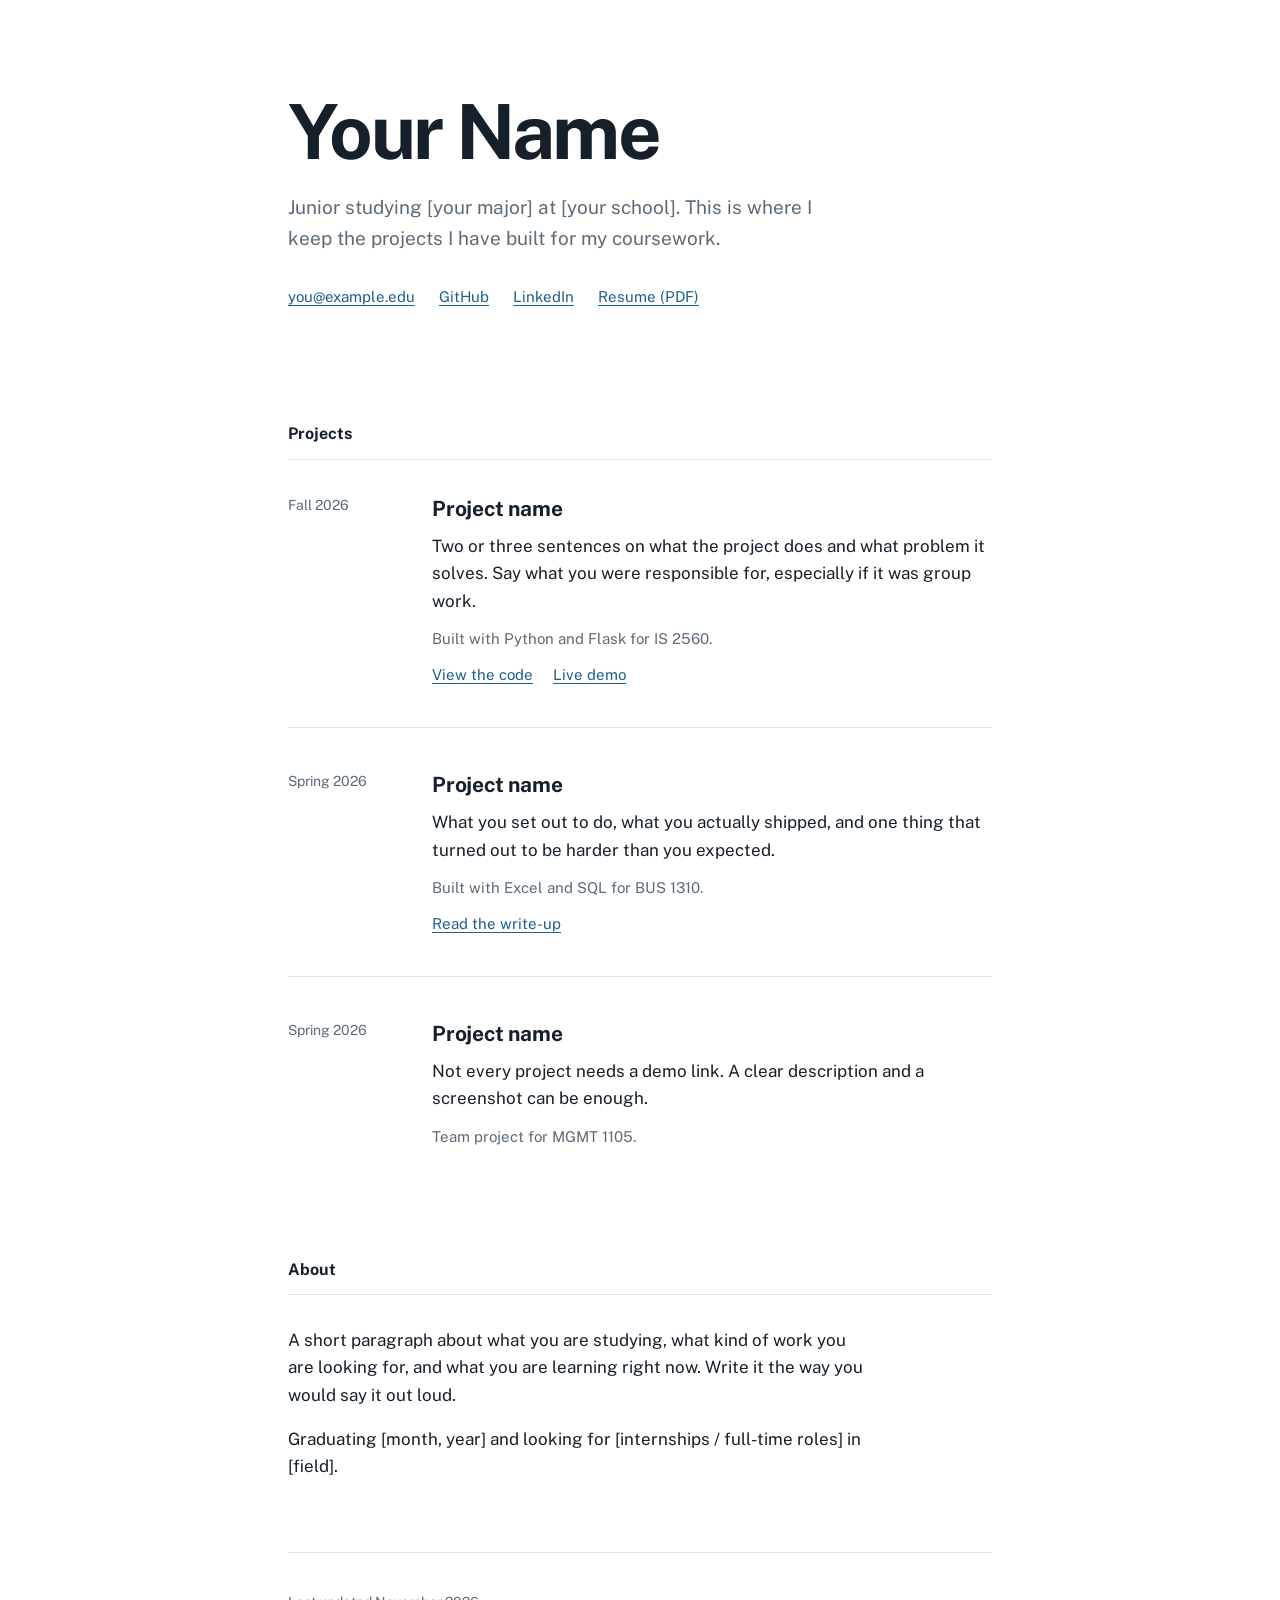
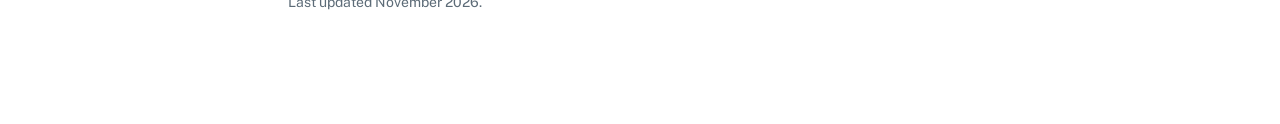
==== index.html @ 216b2170 "website" ====
<!DOCTYPE html>
<html lang="en">
<head>
<meta charset="utf-8">
<meta name="viewport" content="width=device-width, initial-scale=1">

<!-- ==== EDIT ME: browser tab title and search description ==== -->
<title>Your Name — Class Projects</title>
<meta name="description" content="Coursework and projects by Your Name, [your major] student at [your school].">

<link rel="preconnect" href="https://fonts.googleapis.com">
<link rel="preconnect" href="https://fonts.gstatic.com" crossorigin>
<link href="https://fonts.googleapis.com/css2?family=Public+Sans:ital,wght@0,400;0,500;0,700;1,400&display=swap" rel="stylesheet">

<style>
  :root {
    --paper:  #ffffff;
    --ink:    #16202a;
    --muted:  #5c6b77;
    --rule:   #e2e6e9;
    --link:   #1f5f8b;
    --focus:  #1f5f8b;
  }

  @media (prefers-color-scheme: dark) {
    :root {
      --paper: #11171c;
      --ink:   #e8edf1;
      --muted: #9aa8b2;
      --rule:  #283138;
      --link:  #79bbe0;
      --focus: #79bbe0;
    }
  }

  *, *::before, *::after { box-sizing: border-box; }

  html { -webkit-text-size-adjust: 100%; }

  body {
    margin: 0;
    padding: 0 1.5rem 6rem;
    background: var(--paper);
    color: var(--ink);
    font-family: "Public Sans", -apple-system, BlinkMacSystemFont, "Segoe UI", sans-serif;
    font-size: 1.0625rem;
    line-height: 1.6;
    -webkit-font-smoothing: antialiased;
  }

  .wrap { max-width: 44rem; margin: 0 auto; }

  a { color: var(--link); text-decoration: underline; text-underline-offset: 0.18em; }
  a:hover { text-decoration-thickness: 2px; }
  a:focus-visible { outline: 2px solid var(--focus); outline-offset: 3px; border-radius: 2px; }

  .skip {
    position: absolute; left: -9999px;
    background: var(--paper); color: var(--ink);
    padding: 0.5rem 0.75rem;
  }
  .skip:focus { left: 1.5rem; top: 1rem; z-index: 10; }

  /* ---- masthead ---- */
  .masthead { padding: 6rem 0 3.5rem; }

  .name {
    margin: 0;
    font-size: clamp(2.75rem, 9vw, 4.75rem);
    font-weight: 700;
    letter-spacing: -0.035em;
    line-height: 0.95;
  }

  .tagline {
    margin: 1.5rem 0 0;
    max-width: 34rem;
    font-size: 1.1875rem;
    color: var(--muted);
  }

  .contact {
    margin: 2rem 0 0;
    padding: 0;
    list-style: none;
    display: flex;
    flex-wrap: wrap;
    gap: 0.5rem 1.5rem;
    font-size: 0.9375rem;
  }

  /* ---- sections ---- */
  .section { padding-top: 3.5rem; }

  .section h2 {
    margin: 0 0 2rem;
    padding-bottom: 0.75rem;
    border-bottom: 1px solid var(--rule);
    font-size: 1rem;
    font-weight: 700;
    letter-spacing: 0;
  }

  /* ---- project list ---- */
  .work { margin: 0; padding: 0; list-style: none; }

  .work > li { padding: 0 0 2.5rem; }
  .work > li + li { padding-top: 2.5rem; border-top: 1px solid var(--rule); }

  .project { display: grid; gap: 0.5rem 2rem; }

  @media (min-width: 42rem) {
    .project { grid-template-columns: 7rem 1fr; }
  }

  .when {
    margin: 0;
    font-size: 0.875rem;
    color: var(--muted);
    line-height: 1.9;
  }

  .project h3 {
    margin: 0 0 0.5rem;
    font-size: 1.3125rem;
    font-weight: 700;
    letter-spacing: -0.01em;
  }

  .project p { margin: 0 0 0.75rem; }

  .built { color: var(--muted); font-size: 0.9375rem; }

  .project-links {
    margin: 0;
    padding: 0;
    list-style: none;
    display: flex;
    flex-wrap: wrap;
    gap: 0.5rem 1.25rem;
    font-size: 0.9375rem;
  }

  /* ---- about ---- */
  .section p { max-width: 36rem; }

  /* ---- footer ---- */
  .colophon {
    margin-top: 4.5rem;
    padding-top: 1.5rem;
    border-top: 1px solid var(--rule);
    font-size: 0.875rem;
    color: var(--muted);
  }

  @media (prefers-reduced-motion: reduce) {
    * { transition: none !important; animation: none !important; }
  }
</style>
</head>

<body>
<a class="skip" href="#main">Skip to content</a>

<div class="wrap">

  <!-- ============================================================
       MASTHEAD — your name, what you do, how to reach you
       ============================================================ -->
  <header class="masthead">
    <h1 class="name">Your Name</h1>

    <p class="tagline">
      Junior studying [your major] at [your school]. This is where I keep the
      projects I have built for my coursework.
    </p>

    <ul class="contact">
      <li><a href="mailto:you@example.edu">you@example.edu</a></li>
      <li><a href="https://github.com/yourusername">GitHub</a></li>
      <li><a href="https://www.linkedin.com/in/yourusername">LinkedIn</a></li>
      <li><a href="resume.pdf">Resume (PDF)</a></li>
    </ul>
  </header>

  <main id="main">

    <!-- ============================================================
         PROJECTS — copy one <li> block to add another project.
         Delete the <li> blocks you do not need.
         ============================================================ -->
    <section class="section">
      <h2>Projects</h2>

      <ul class="work">

        <li>
          <article class="project">
            <p class="when">Fall 2026</p>
            <div>
              <h3>Project name</h3>
              <p>
                Two or three sentences on what the project does and what problem
                it solves. Say what you were responsible for, especially if it
                was group work.
              </p>
              <p class="built">Built with Python and Flask for IS 2560.</p>
              <ul class="project-links">
                <li><a href="https://github.com/yourusername/project">View the code</a></li>
                <li><a href="#">Live demo</a></li>
              </ul>
            </div>
          </article>
        </li>

        <li>
          <article class="project">
            <p class="when">Spring 2026</p>
            <div>
              <h3>Project name</h3>
              <p>
                What you set out to do, what you actually shipped, and one thing
                that turned out to be harder than you expected.
              </p>
              <p class="built">Built with Excel and SQL for BUS 1310.</p>
              <ul class="project-links">
                <li><a href="#">Read the write-up</a></li>
              </ul>
            </div>
          </article>
        </li>

        <li>
          <article class="project">
            <p class="when">Spring 2026</p>
            <div>
              <h3>Project name</h3>
              <p>
                Not every project needs a demo link. A clear description and a
                screenshot can be enough.
              </p>
              <p class="built">Team project for MGMT 1105.</p>
            </div>
          </article>
        </li>

      </ul>
    </section>

    <!-- ============================================================
         ABOUT — keep it short. Three or four sentences.
         ============================================================ -->
    <section class="section">
      <h2>About</h2>
      <p>
        A short paragraph about what you are studying, what kind of work you are
        looking for, and what you are learning right now. Write it the way you
        would say it out loud.
      </p>
      <p>
        Graduating [month, year] and looking for [internships / full-time roles]
        in [field].
      </p>
    </section>

  </main>

  <footer class="colophon">
    <p>Last updated November 2026.</p>
  </footer>

</div>
</body>
</html>
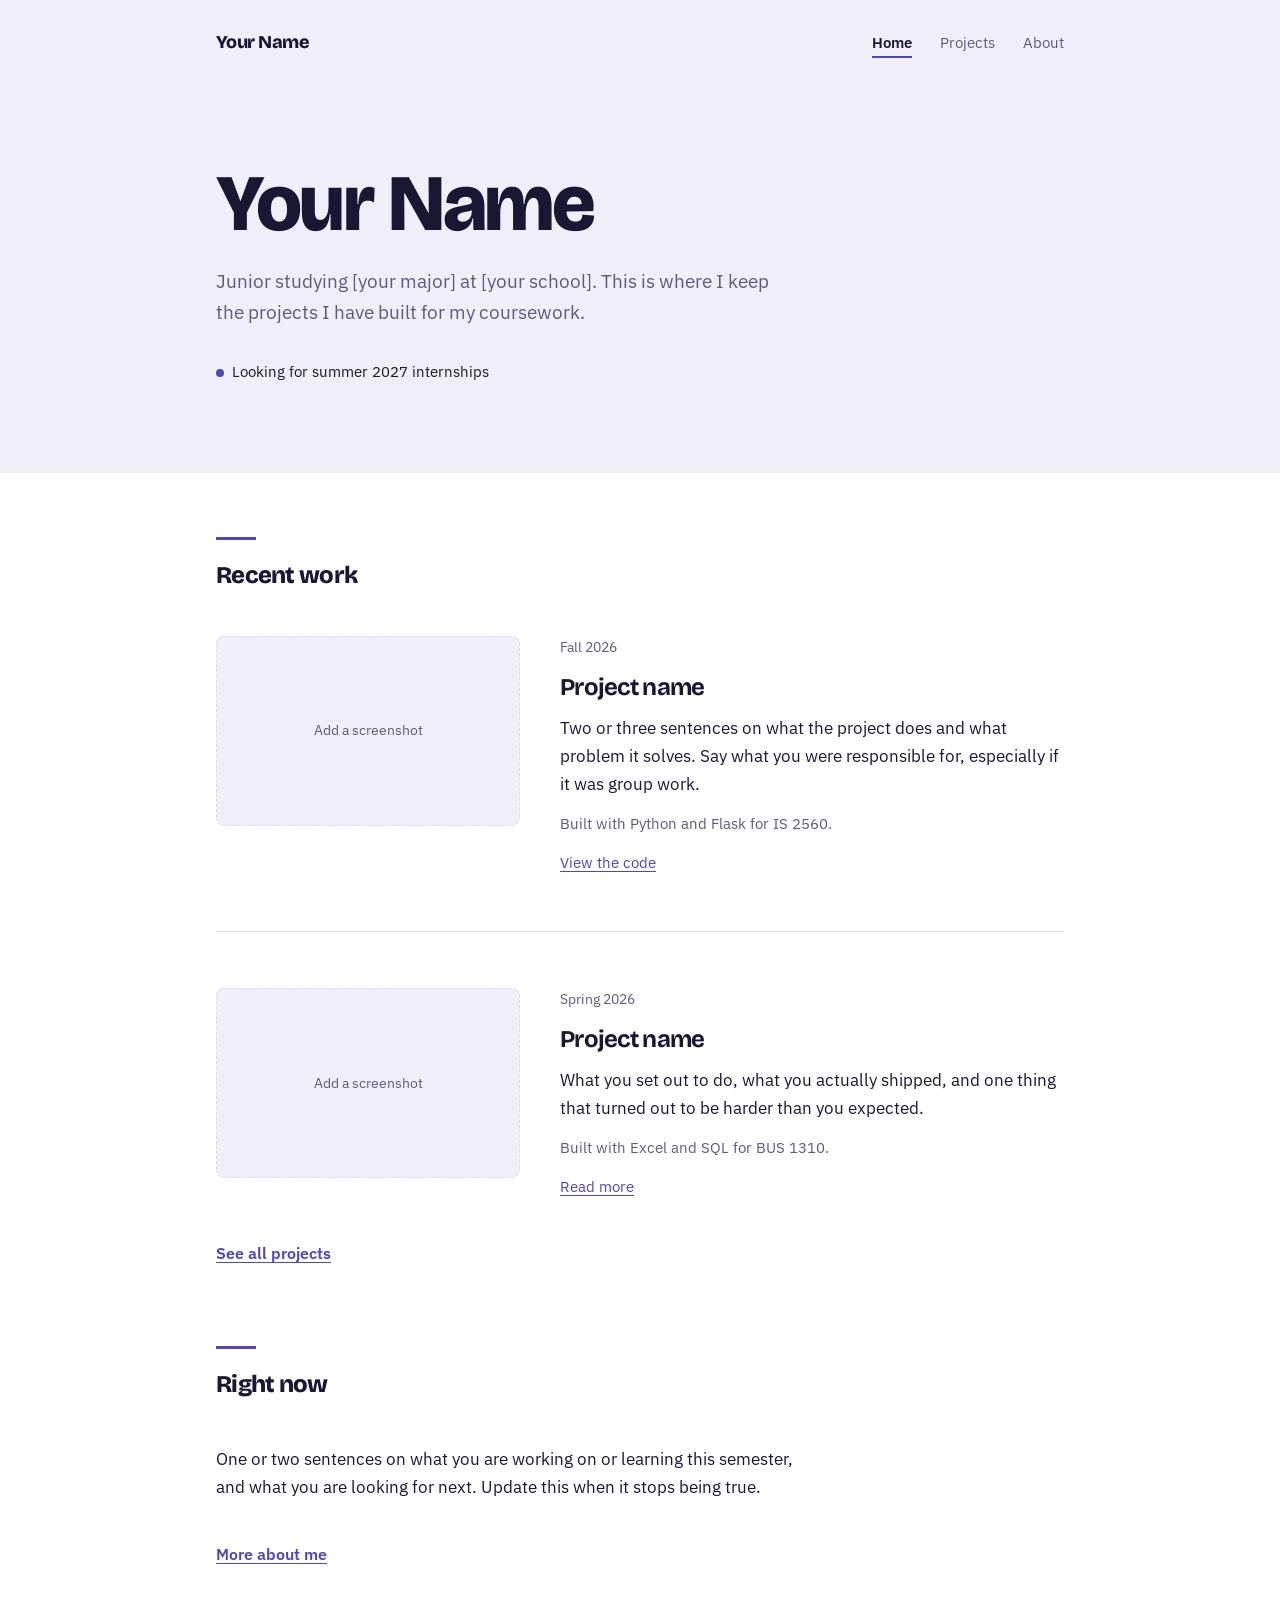
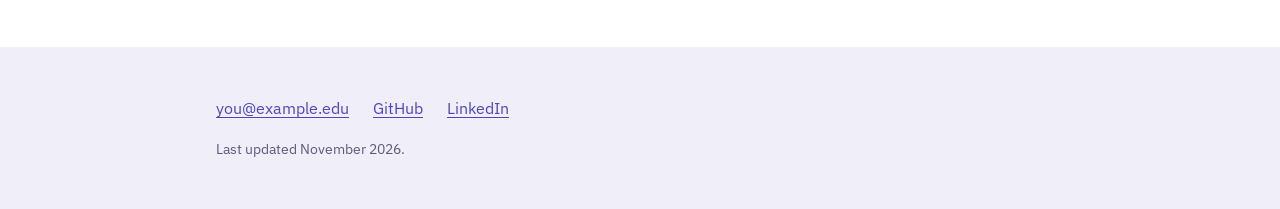
==== commit ae378e98: "Add files via upload" ====
--- a/index.html
+++ b/index.html
@@ -4,200 +4,66 @@
 <meta charset="utf-8">
 <meta name="viewport" content="width=device-width, initial-scale=1">
 
-<!-- ==== EDIT ME: browser tab title and search description ==== -->
-<title>Your Name — Class Projects</title>
-<meta name="description" content="Coursework and projects by Your Name, [your major] student at [your school].">
+<!-- ==== EDIT ME ==== -->
+<title>Your Name</title>
+<meta name="description" content="Class projects and coursework by Your Name, [major] student at [school].">
 
 <link rel="preconnect" href="https://fonts.googleapis.com">
 <link rel="preconnect" href="https://fonts.gstatic.com" crossorigin>
-<link href="https://fonts.googleapis.com/css2?family=Public+Sans:ital,wght@0,400;0,500;0,700;1,400&display=swap" rel="stylesheet">
-
-<style>
-  :root {
-    --paper:  #ffffff;
-    --ink:    #16202a;
-    --muted:  #5c6b77;
-    --rule:   #e2e6e9;
-    --link:   #1f5f8b;
-    --focus:  #1f5f8b;
-  }
-
-  @media (prefers-color-scheme: dark) {
-    :root {
-      --paper: #11171c;
-      --ink:   #e8edf1;
-      --muted: #9aa8b2;
-      --rule:  #283138;
-      --link:  #79bbe0;
-      --focus: #79bbe0;
-    }
-  }
-
-  *, *::before, *::after { box-sizing: border-box; }
-
-  html { -webkit-text-size-adjust: 100%; }
-
-  body {
-    margin: 0;
-    padding: 0 1.5rem 6rem;
-    background: var(--paper);
-    color: var(--ink);
-    font-family: "Public Sans", -apple-system, BlinkMacSystemFont, "Segoe UI", sans-serif;
-    font-size: 1.0625rem;
-    line-height: 1.6;
-    -webkit-font-smoothing: antialiased;
-  }
-
-  .wrap { max-width: 44rem; margin: 0 auto; }
-
-  a { color: var(--link); text-decoration: underline; text-underline-offset: 0.18em; }
-  a:hover { text-decoration-thickness: 2px; }
-  a:focus-visible { outline: 2px solid var(--focus); outline-offset: 3px; border-radius: 2px; }
-
-  .skip {
-    position: absolute; left: -9999px;
-    background: var(--paper); color: var(--ink);
-    padding: 0.5rem 0.75rem;
-  }
-  .skip:focus { left: 1.5rem; top: 1rem; z-index: 10; }
-
-  /* ---- masthead ---- */
-  .masthead { padding: 6rem 0 3.5rem; }
-
-  .name {
-    margin: 0;
-    font-size: clamp(2.75rem, 9vw, 4.75rem);
-    font-weight: 700;
-    letter-spacing: -0.035em;
-    line-height: 0.95;
-  }
-
-  .tagline {
-    margin: 1.5rem 0 0;
-    max-width: 34rem;
-    font-size: 1.1875rem;
-    color: var(--muted);
-  }
-
-  .contact {
-    margin: 2rem 0 0;
-    padding: 0;
-    list-style: none;
-    display: flex;
-    flex-wrap: wrap;
-    gap: 0.5rem 1.5rem;
-    font-size: 0.9375rem;
-  }
-
-  /* ---- sections ---- */
-  .section { padding-top: 3.5rem; }
-
-  .section h2 {
-    margin: 0 0 2rem;
-    padding-bottom: 0.75rem;
-    border-bottom: 1px solid var(--rule);
-    font-size: 1rem;
-    font-weight: 700;
-    letter-spacing: 0;
-  }
-
-  /* ---- project list ---- */
-  .work { margin: 0; padding: 0; list-style: none; }
-
-  .work > li { padding: 0 0 2.5rem; }
-  .work > li + li { padding-top: 2.5rem; border-top: 1px solid var(--rule); }
-
-  .project { display: grid; gap: 0.5rem 2rem; }
-
-  @media (min-width: 42rem) {
-    .project { grid-template-columns: 7rem 1fr; }
-  }
-
-  .when {
-    margin: 0;
-    font-size: 0.875rem;
-    color: var(--muted);
-    line-height: 1.9;
-  }
-
-  .project h3 {
-    margin: 0 0 0.5rem;
-    font-size: 1.3125rem;
-    font-weight: 700;
-    letter-spacing: -0.01em;
-  }
-
-  .project p { margin: 0 0 0.75rem; }
-
-  .built { color: var(--muted); font-size: 0.9375rem; }
-
-  .project-links {
-    margin: 0;
-    padding: 0;
-    list-style: none;
-    display: flex;
-    flex-wrap: wrap;
-    gap: 0.5rem 1.25rem;
-    font-size: 0.9375rem;
-  }
-
-  /* ---- about ---- */
-  .section p { max-width: 36rem; }
-
-  /* ---- footer ---- */
-  .colophon {
-    margin-top: 4.5rem;
-    padding-top: 1.5rem;
-    border-top: 1px solid var(--rule);
-    font-size: 0.875rem;
-    color: var(--muted);
-  }
-
-  @media (prefers-reduced-motion: reduce) {
-    * { transition: none !important; animation: none !important; }
-  }
-</style>
+<link href="https://fonts.googleapis.com/css2?family=Bricolage+Grotesque:opsz,wght@12..96,600;12..96,700;12..96,800&family=IBM+Plex+Sans:ital,wght@0,400;0,600;1,400&display=swap" rel="stylesheet">
+<link rel="stylesheet" href="style.css">
 </head>
 
 <body>
 <a class="skip" href="#main">Skip to content</a>
 
-<div class="wrap">
+<!-- ==== TOP BAND: navigation plus the big introduction.
+     Keep the nav identical on every page, changing only which
+     link carries aria-current="page" ==== -->
+<div class="band">
+  <div class="wrap">
 
-  <!-- ============================================================
-       MASTHEAD — your name, what you do, how to reach you
-       ============================================================ -->
-  <header class="masthead">
-    <h1 class="name">Your Name</h1>
+    <header class="site-header">
+      <a class="wordmark" href="index.html">Your Name</a>
+      <nav class="site-nav" aria-label="Main">
+        <ul>
+          <li><a href="index.html" aria-current="page">Home</a></li>
+          <li><a href="projects.html">Projects</a></li>
+          <li><a href="about.html">About</a></li>
+        </ul>
+      </nav>
+    </header>
 
-    <p class="tagline">
-      Junior studying [your major] at [your school]. This is where I keep the
-      projects I have built for my coursework.
-    </p>
+    <div class="page-head hero">
+      <h1 class="page-title">Your Name</h1>
+      <p class="lede">
+        Junior studying [your major] at [your school]. This is where I keep the
+        projects I have built for my coursework.
+      </p>
+      <p class="status">Looking for summer 2027 internships</p>
+    </div>
 
-    <ul class="contact">
-      <li><a href="mailto:you@example.edu">you@example.edu</a></li>
-      <li><a href="https://github.com/yourusername">GitHub</a></li>
-      <li><a href="https://www.linkedin.com/in/yourusername">LinkedIn</a></li>
-      <li><a href="resume.pdf">Resume (PDF)</a></li>
-    </ul>
-  </header>
+  </div>
+</div>
 
-  <main id="main">
+<main id="main">
+  <div class="wrap">
 
-    <!-- ============================================================
-         PROJECTS — copy one <li> block to add another project.
-         Delete the <li> blocks you do not need.
-         ============================================================ -->
+    <!-- ==== Two of your strongest projects. The rest live on
+         projects.html so this page stays short. ==== -->
     <section class="section">
-      <h2>Projects</h2>
+      <h2>Recent work</h2>
 
       <ul class="work">
 
         <li>
           <article class="project">
-            <p class="when">Fall 2026</p>
+            <!-- Replace this whole div with:
+                 <div class="shot"><img src="images/project-one.png" alt="Describe the screenshot"></div> -->
+            <div class="shot shot-empty">Add a screenshot</div>
+
             <div>
+              <p class="when">Fall 2026</p>
               <h3>Project name</h3>
               <p>
                 Two or three sentences on what the project does and what problem
@@ -207,7 +73,6 @@
               <p class="built">Built with Python and Flask for IS 2560.</p>
               <ul class="project-links">
                 <li><a href="https://github.com/yourusername/project">View the code</a></li>
-                <li><a href="#">Live demo</a></li>
               </ul>
             </div>
           </article>
@@ -215,8 +80,10 @@
 
         <li>
           <article class="project">
-            <p class="when">Spring 2026</p>
+            <div class="shot shot-empty">Add a screenshot</div>
+
             <div>
+              <p class="when">Spring 2026</p>
               <h3>Project name</h3>
               <p>
                 What you set out to do, what you actually shipped, and one thing
@@ -224,51 +91,41 @@
               </p>
               <p class="built">Built with Excel and SQL for BUS 1310.</p>
               <ul class="project-links">
-                <li><a href="#">Read the write-up</a></li>
+                <li><a href="projects.html">Read more</a></li>
               </ul>
             </div>
           </article>
         </li>
 
-        <li>
-          <article class="project">
-            <p class="when">Spring 2026</p>
-            <div>
-              <h3>Project name</h3>
-              <p>
-                Not every project needs a demo link. A clear description and a
-                screenshot can be enough.
-              </p>
-              <p class="built">Team project for MGMT 1105.</p>
-            </div>
-          </article>
-        </li>
+      </ul>
 
-      </ul>
+      <p class="more"><a href="projects.html">See all projects</a></p>
     </section>
 
-    <!-- ============================================================
-         ABOUT — keep it short. Three or four sentences.
-         ============================================================ -->
     <section class="section">
-      <h2>About</h2>
+      <h2>Right now</h2>
       <p>
-        A short paragraph about what you are studying, what kind of work you are
-        looking for, and what you are learning right now. Write it the way you
-        would say it out loud.
+        One or two sentences on what you are working on or learning this
+        semester, and what you are looking for next. Update this when it stops
+        being true.
       </p>
-      <p>
-        Graduating [month, year] and looking for [internships / full-time roles]
-        in [field].
-      </p>
+      <p class="more"><a href="about.html">More about me</a></p>
     </section>
 
-  </main>
+  </div>
+</main>
 
-  <footer class="colophon">
+<!-- ==== FOOTER: keep identical on every page ==== -->
+<footer class="band colophon">
+  <div class="wrap">
+    <ul class="inline-list">
+      <li><a href="mailto:you@example.edu">you@example.edu</a></li>
+      <li><a href="https://github.com/yourusername">GitHub</a></li>
+      <li><a href="https://www.linkedin.com/in/yourusername">LinkedIn</a></li>
+    </ul>
     <p>Last updated November 2026.</p>
-  </footer>
+  </div>
+</footer>
 
-</div>
 </body>
 </html>
--- a/style.css
+++ b/style.css
@@ -0,0 +1,269 @@
+/* ============================================================
+   Shared styles for every page.
+   Change something here and it updates the whole site.
+   ============================================================ */
+
+:root {
+  --paper:   #ffffff;
+  --surface: #f0eff9;   /* pale lavender, used for the top and bottom bands */
+  --ink:     #1a1733;   /* deep indigo, nearly black */
+  --muted:   #5e5a7a;
+  --rule:    #dedbf0;
+  --accent:  #4f46ba;   /* links, nav marker, section rules */
+}
+
+@media (prefers-color-scheme: dark) {
+  :root {
+    --paper:   #141226;
+    --surface: #1d1a38;
+    --ink:     #ebe9f7;
+    --muted:   #a9a4c4;
+    --rule:    #322e54;
+    --accent:  #a9a2f5;
+  }
+}
+
+*, *::before, *::after { box-sizing: border-box; }
+
+html { -webkit-text-size-adjust: 100%; scroll-behavior: smooth; }
+
+body {
+  margin: 0;
+  background: var(--paper);
+  color: var(--ink);
+  font-family: "IBM Plex Sans", -apple-system, BlinkMacSystemFont, "Segoe UI", sans-serif;
+  font-size: 1.0625rem;
+  line-height: 1.65;
+  -webkit-font-smoothing: antialiased;
+}
+
+h1, h2, h3, .wordmark {
+  font-family: "Bricolage Grotesque", "IBM Plex Sans", sans-serif;
+  letter-spacing: -0.03em;
+}
+
+.wrap { max-width: 56rem; margin: 0 auto; padding: 0 1.5rem; }
+
+a { color: var(--accent); text-decoration: underline; text-underline-offset: 0.18em; }
+a:hover { text-decoration-thickness: 2px; }
+a:focus-visible { outline: 2px solid var(--accent); outline-offset: 3px; border-radius: 2px; }
+
+img { max-width: 100%; height: auto; display: block; }
+
+.skip {
+  position: absolute; left: -9999px;
+  background: var(--paper); color: var(--ink);
+  padding: 0.5rem 0.75rem;
+}
+.skip:focus { left: 1.5rem; top: 1rem; z-index: 10; }
+
+/* ---- the tinted bands at the top and bottom of every page ---- */
+
+.band { background: var(--surface); }
+
+/* ---- navigation ---- */
+
+.site-header {
+  display: flex;
+  flex-wrap: wrap;
+  align-items: baseline;
+  justify-content: space-between;
+  gap: 0.75rem 2rem;
+  padding: 1.75rem 0;
+}
+
+.wordmark {
+  color: var(--ink);
+  font-weight: 800;
+  font-size: 1.125rem;
+  text-decoration: none;
+}
+.wordmark:hover { color: var(--accent); }
+
+.site-nav ul {
+  margin: 0; padding: 0; list-style: none;
+  display: flex; gap: 1.75rem;
+  font-size: 0.9375rem;
+}
+
+.site-nav a {
+  color: var(--muted);
+  text-decoration: none;
+  padding-bottom: 0.25rem;
+  border-bottom: 2px solid transparent;
+}
+.site-nav a:hover { color: var(--ink); }
+
+/* marks whichever page you are currently on */
+.site-nav a[aria-current="page"] {
+  color: var(--ink);
+  font-weight: 600;
+  border-bottom-color: var(--accent);
+}
+
+/* ---- page headings, inside the tinted band ---- */
+
+.page-head { padding: 3.5rem 0 4rem; }
+.page-head.hero { padding: 5rem 0 5.5rem; }
+
+.page-title {
+  margin: 0;
+  font-size: clamp(2.25rem, 7vw, 3.25rem);
+  font-weight: 800;
+  line-height: 1.05;
+}
+
+.page-head.hero .page-title {
+  font-size: clamp(3rem, 11vw, 5rem);
+  line-height: 0.95;
+}
+
+.lede {
+  margin: 1.5rem 0 0;
+  max-width: 36rem;
+  font-size: 1.1875rem;
+  color: var(--muted);
+}
+
+/* the small "available for..." line under the hero */
+.status {
+  display: inline-flex;
+  align-items: center;
+  gap: 0.5rem;
+  margin: 2rem 0 0;
+  font-size: 0.9375rem;
+  color: var(--ink);
+}
+.status::before {
+  content: "";
+  width: 0.5rem; height: 0.5rem;
+  border-radius: 50%;
+  background: var(--accent);
+}
+
+/* ---- sections ---- */
+
+.section { padding: 4rem 0 0; }
+
+.section > h2 {
+  margin: 0 0 2.5rem;
+  font-size: 1.5rem;
+  font-weight: 800;
+}
+
+.section > h2::before {
+  content: "";
+  display: block;
+  width: 2.5rem;
+  height: 3px;
+  margin-bottom: 1rem;
+  background: var(--accent);
+}
+
+.section p { max-width: 38rem; }
+
+/* ---- project list ---- */
+
+.work { margin: 0; padding: 0; list-style: none; }
+
+.work > li + li { margin-top: 3.5rem; padding-top: 3.5rem; border-top: 1px solid var(--rule); }
+
+.project { display: grid; gap: 1.5rem; align-items: start; }
+
+@media (min-width: 46rem) {
+  .project { grid-template-columns: 19rem 1fr; gap: 2.5rem; }
+}
+
+/* screenshot, or the placeholder that stands in for one */
+.shot {
+  aspect-ratio: 16 / 10;
+  border-radius: 8px;
+  overflow: hidden;
+  background: var(--surface);
+}
+
+.shot-empty {
+  display: flex;
+  align-items: center;
+  justify-content: center;
+  border: 1px dashed var(--rule);
+  color: var(--muted);
+  font-size: 0.875rem;
+  text-align: center;
+  padding: 1rem;
+}
+
+.shot img { width: 100%; height: 100%; object-fit: cover; }
+
+.when {
+  margin: 0 0 0.5rem;
+  font-size: 0.875rem;
+  color: var(--muted);
+}
+
+.project h3 {
+  margin: 0 0 0.75rem;
+  font-size: 1.5rem;
+  font-weight: 700;
+  line-height: 1.2;
+}
+
+.project p { margin: 0 0 0.875rem; max-width: 38rem; }
+
+.built { color: var(--muted); font-size: 0.9375rem; }
+
+.project-links,
+.inline-list {
+  margin: 0; padding: 0; list-style: none;
+  display: flex; flex-wrap: wrap;
+  gap: 0.5rem 1.5rem;
+  font-size: 0.9375rem;
+}
+
+/* ---- labelled lists, used for tools and coursework ---- */
+
+.pairs { margin: 0; padding: 0; list-style: none; }
+
+.pairs li {
+  display: grid;
+  gap: 0.25rem 2rem;
+  padding: 1rem 0;
+  border-top: 1px solid var(--rule);
+}
+.pairs li:last-child { border-bottom: 1px solid var(--rule); }
+
+@media (min-width: 42rem) {
+  .pairs li { grid-template-columns: 11rem 1fr; }
+}
+
+.pairs .term { font-weight: 600; }
+.pairs .detail { color: var(--muted); margin: 0; }
+
+/* ---- portrait on the about page ---- */
+
+.portrait {
+  width: 10rem;
+  border-radius: 8px;
+  margin-bottom: 2rem;
+}
+
+/* ---- link at the end of a section ---- */
+
+.more { margin-top: 2.5rem; font-size: 1rem; font-weight: 600; }
+
+/* ---- footer ---- */
+
+.colophon { margin-top: 5rem; padding: 3rem 0; }
+
+.colophon p { margin: 1rem 0 0; font-size: 0.875rem; color: var(--muted); }
+
+.colophon .inline-list { font-size: 1rem; }
+
+/* ---- 404 ---- */
+
+.notfound { padding: 6rem 0 7rem; }
+
+@media (prefers-reduced-motion: reduce) {
+  html { scroll-behavior: auto; }
+  * { transition: none !important; animation: none !important; }
+}
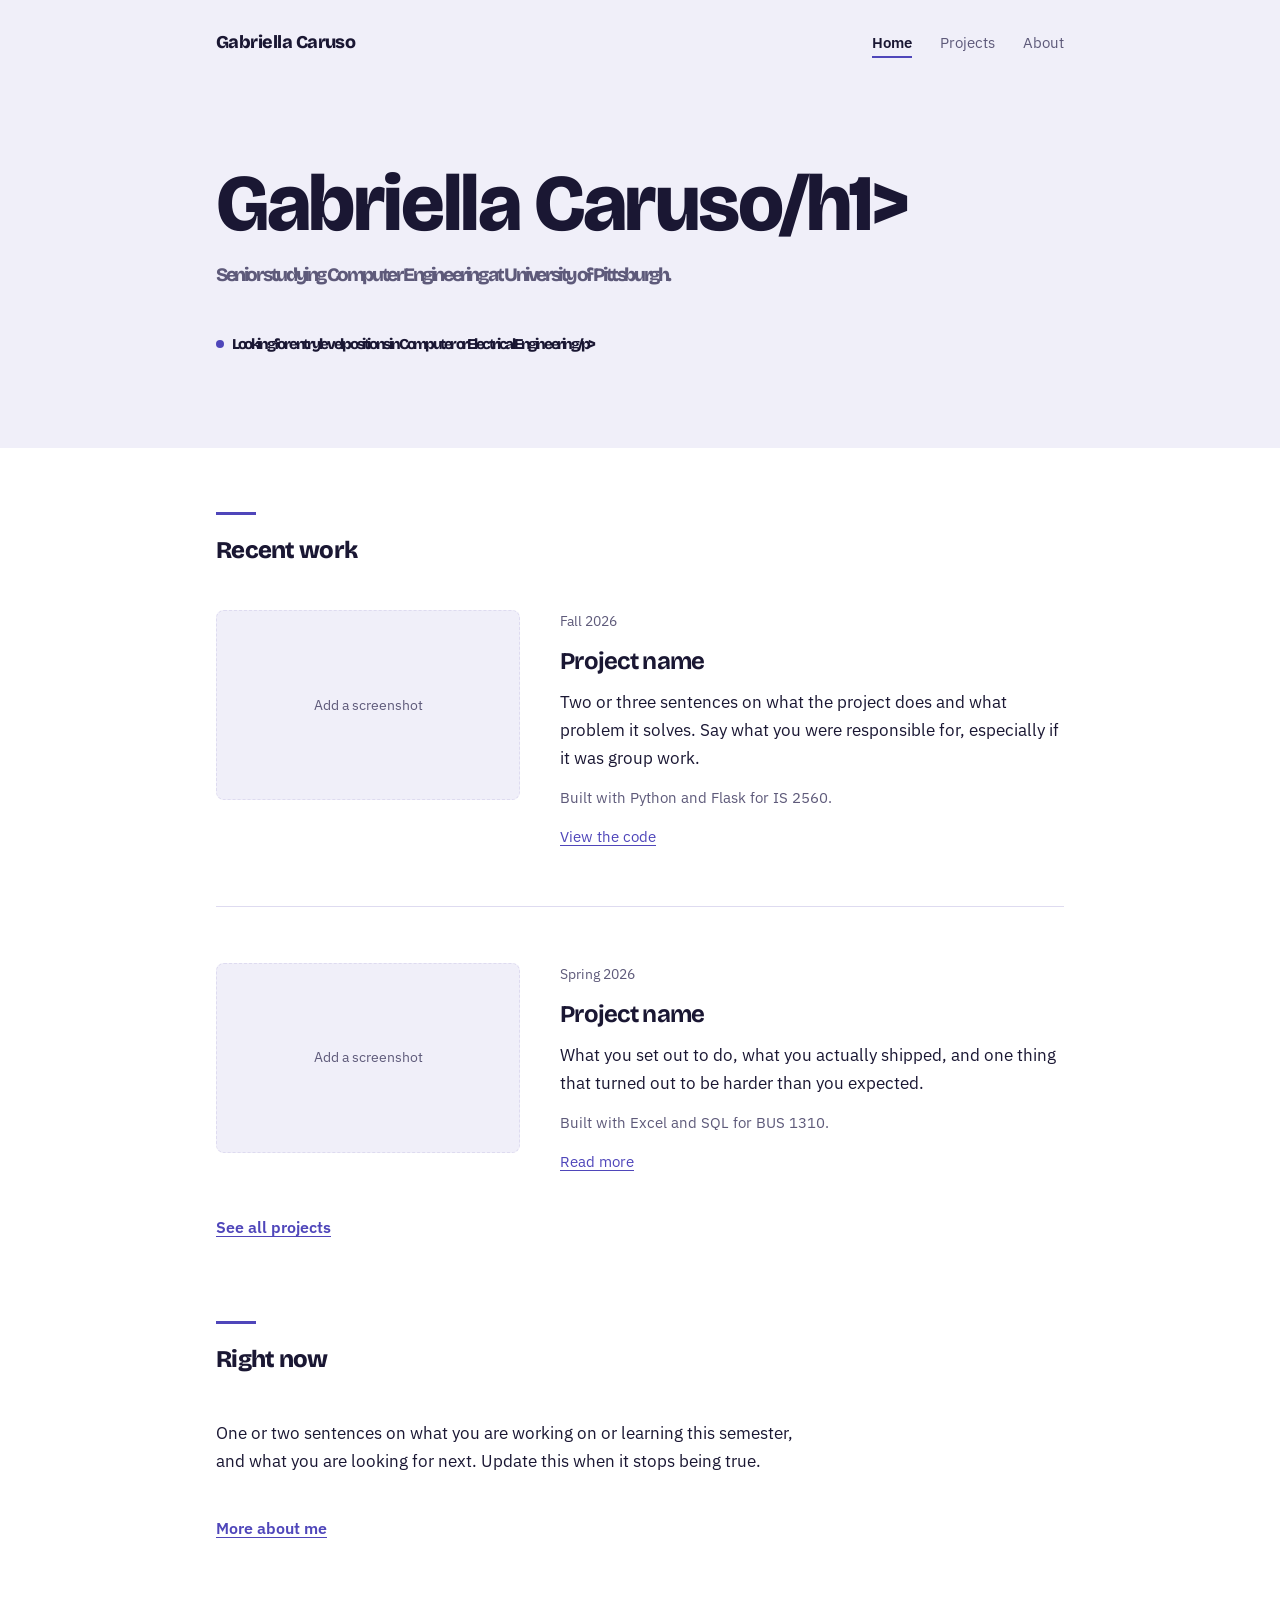
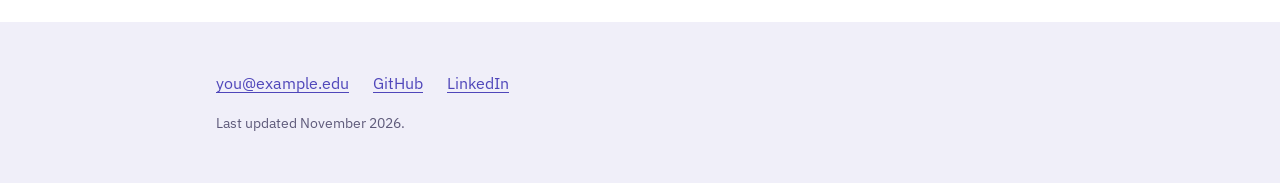
==== commit 22c4bf99: "Update personal information in index.html" ====
--- a/index.html
+++ b/index.html
@@ -5,8 +5,8 @@
 <meta name="viewport" content="width=device-width, initial-scale=1">
 
 <!-- ==== EDIT ME ==== -->
-<title>Your Name</title>
-<meta name="description" content="Class projects and coursework by Your Name, [major] student at [school].">
+<title>Gabriella Caruso</title>
+<meta name="description" content="Class projects and coursework by Gabriella Caruso, Computer Engineering student at University of Pittsburgh.">
 
 <link rel="preconnect" href="https://fonts.googleapis.com">
 <link rel="preconnect" href="https://fonts.gstatic.com" crossorigin>
@@ -24,7 +24,7 @@
   <div class="wrap">
 
     <header class="site-header">
-      <a class="wordmark" href="index.html">Your Name</a>
+      <a class="wordmark" href="index.html">Gabriella Caruso</a>
       <nav class="site-nav" aria-label="Main">
         <ul>
           <li><a href="index.html" aria-current="page">Home</a></li>
@@ -35,12 +35,11 @@
     </header>
 
     <div class="page-head hero">
-      <h1 class="page-title">Your Name</h1>
+      <h1 class="page-title">Gabriella Caruso/h1>
       <p class="lede">
-        Junior studying [your major] at [your school]. This is where I keep the
-        projects I have built for my coursework.
+        Senior studying Computer Engineering at University of Pittsburgh.
       </p>
-      <p class="status">Looking for summer 2027 internships</p>
+      <p class="status">Looking for entry level positions in Computer or Electrical Engineering /p>
     </div>
 
   </div>
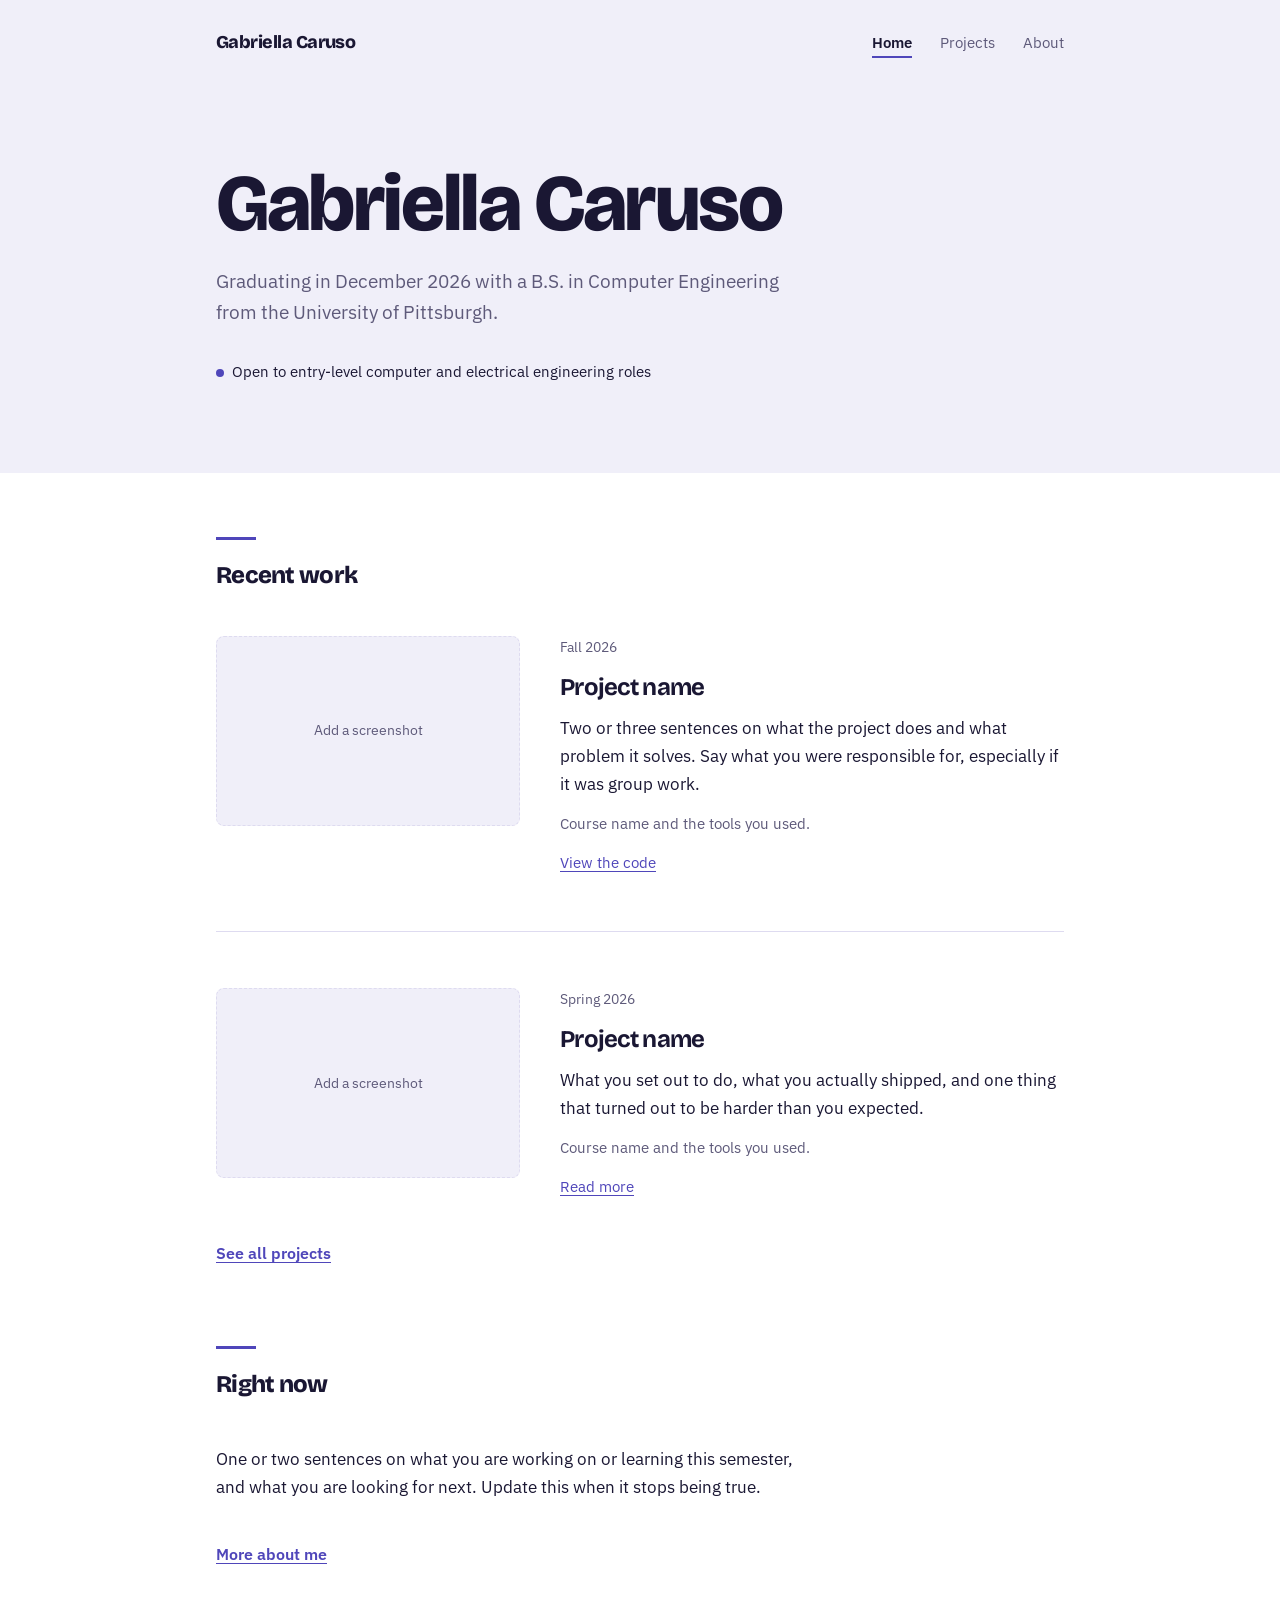
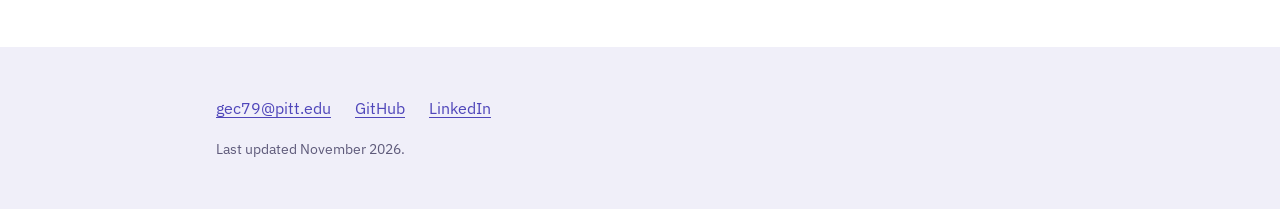
==== commit 99e745f1: "Update personal information and project descriptions also fixed html" ====
--- a/index.html
+++ b/index.html
@@ -4,9 +4,8 @@
 <meta charset="utf-8">
 <meta name="viewport" content="width=device-width, initial-scale=1">
 
-<!-- ==== EDIT ME ==== -->
 <title>Gabriella Caruso</title>
-<meta name="description" content="Class projects and coursework by Gabriella Caruso, Computer Engineering student at University of Pittsburgh.">
+<meta name="description" content="Class projects and coursework by Gabriella Caruso, Computer Engineering student at the University of Pittsburgh.">
 
 <link rel="preconnect" href="https://fonts.googleapis.com">
 <link rel="preconnect" href="https://fonts.gstatic.com" crossorigin>
@@ -35,11 +34,12 @@
     </header>
 
     <div class="page-head hero">
-      <h1 class="page-title">Gabriella Caruso/h1>
+      <h1 class="page-title">Gabriella Caruso</h1>
       <p class="lede">
-        Senior studying Computer Engineering at University of Pittsburgh.
+        Graduating in December 2026 with a B.S. in Computer Engineering from the
+        University of Pittsburgh.
       </p>
-      <p class="status">Looking for entry level positions in Computer or Electrical Engineering /p>
+      <p class="status">Open to entry-level computer and electrical engineering roles</p>
     </div>
 
   </div>
@@ -69,7 +69,7 @@
                 it solves. Say what you were responsible for, especially if it
                 was group work.
               </p>
-              <p class="built">Built with Python and Flask for IS 2560.</p>
+              <p class="built">Course name and the tools you used.</p>
               <ul class="project-links">
                 <li><a href="https://github.com/yourusername/project">View the code</a></li>
               </ul>
@@ -88,7 +88,7 @@
                 What you set out to do, what you actually shipped, and one thing
                 that turned out to be harder than you expected.
               </p>
-              <p class="built">Built with Excel and SQL for BUS 1310.</p>
+              <p class="built">Course name and the tools you used.</p>
               <ul class="project-links">
                 <li><a href="projects.html">Read more</a></li>
               </ul>
@@ -118,9 +118,9 @@
 <footer class="band colophon">
   <div class="wrap">
     <ul class="inline-list">
-      <li><a href="mailto:you@example.edu">you@example.edu</a></li>
-      <li><a href="https://github.com/yourusername">GitHub</a></li>
-      <li><a href="https://www.linkedin.com/in/yourusername">LinkedIn</a></li>
+      <li><a href="mailto:gec79@pitt.edu">gec79@pitt.edu</a></li>
+      <li><a href="https://github.com/gabcaru06">GitHub</a></li>
+      <li><a href="https://www.linkedin.com/in/gabriella-caruso">LinkedIn</a></li>
     </ul>
     <p>Last updated November 2026.</p>
   </div>
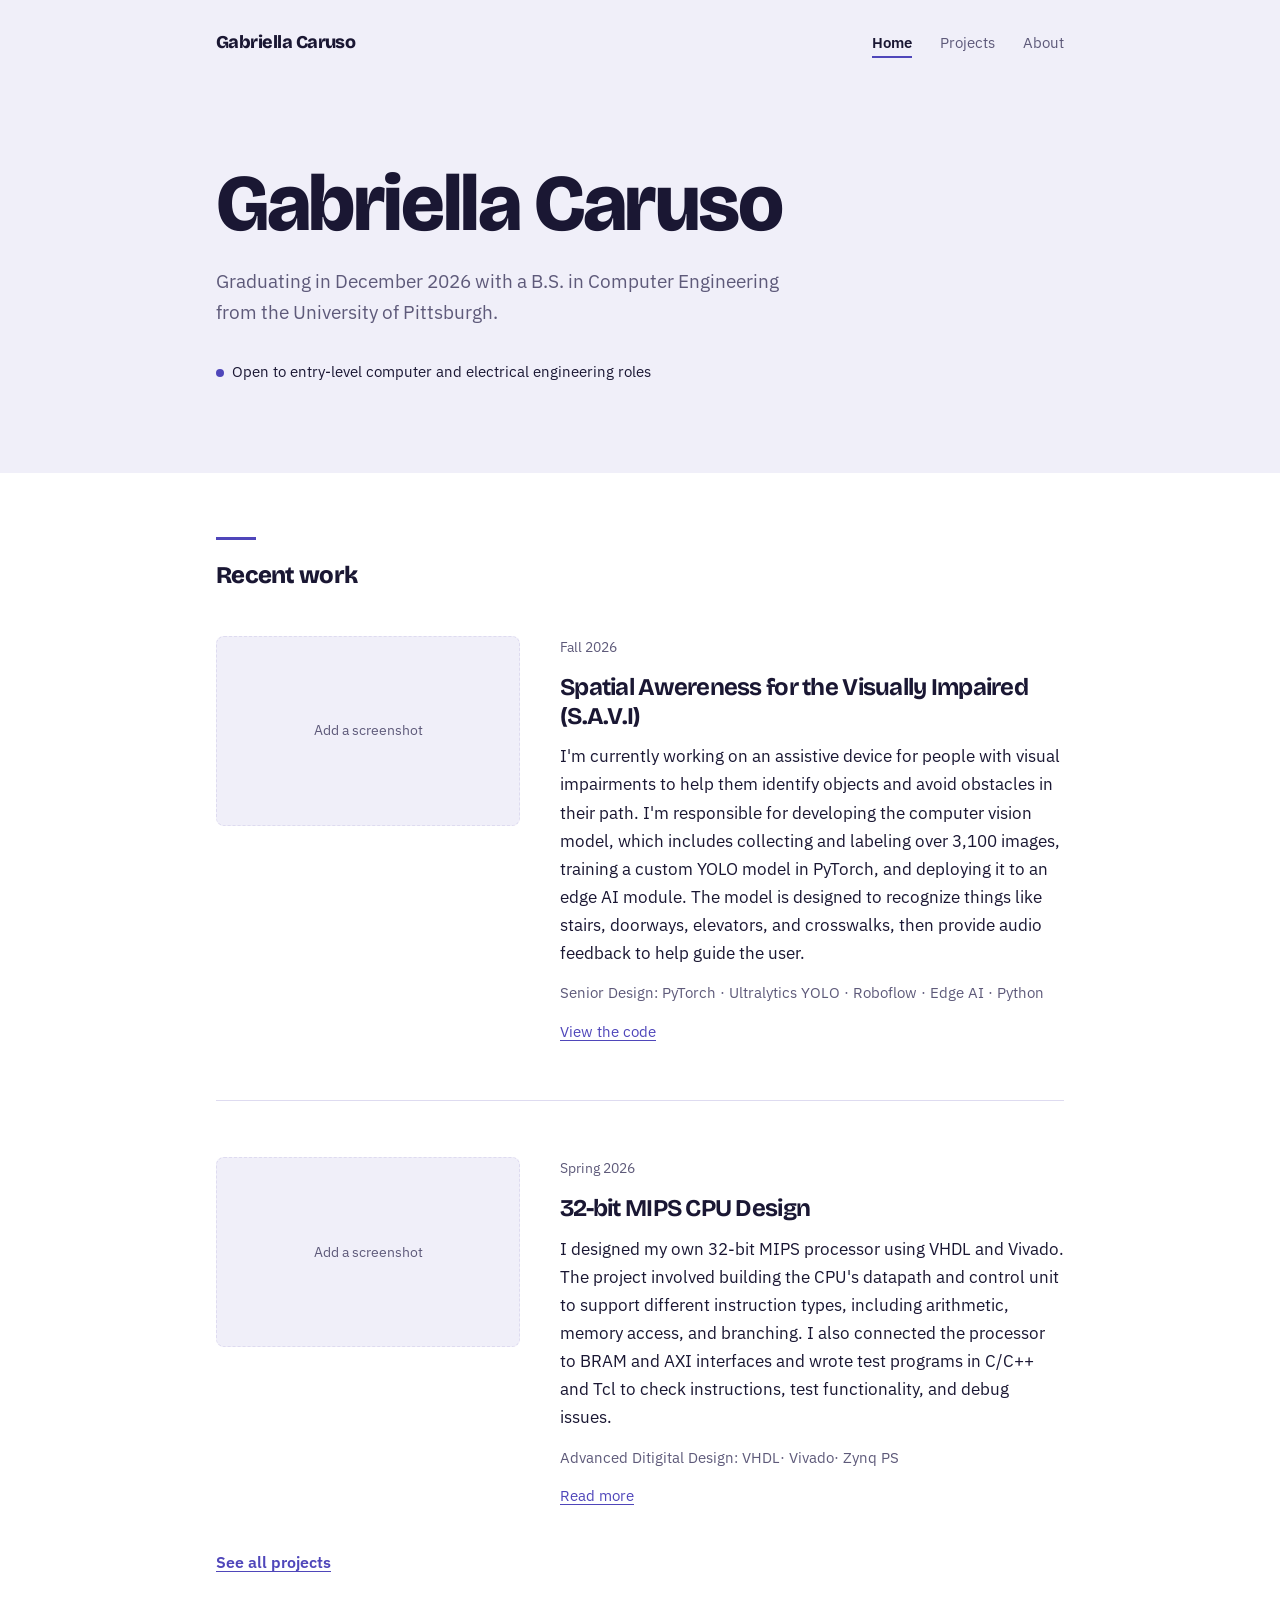
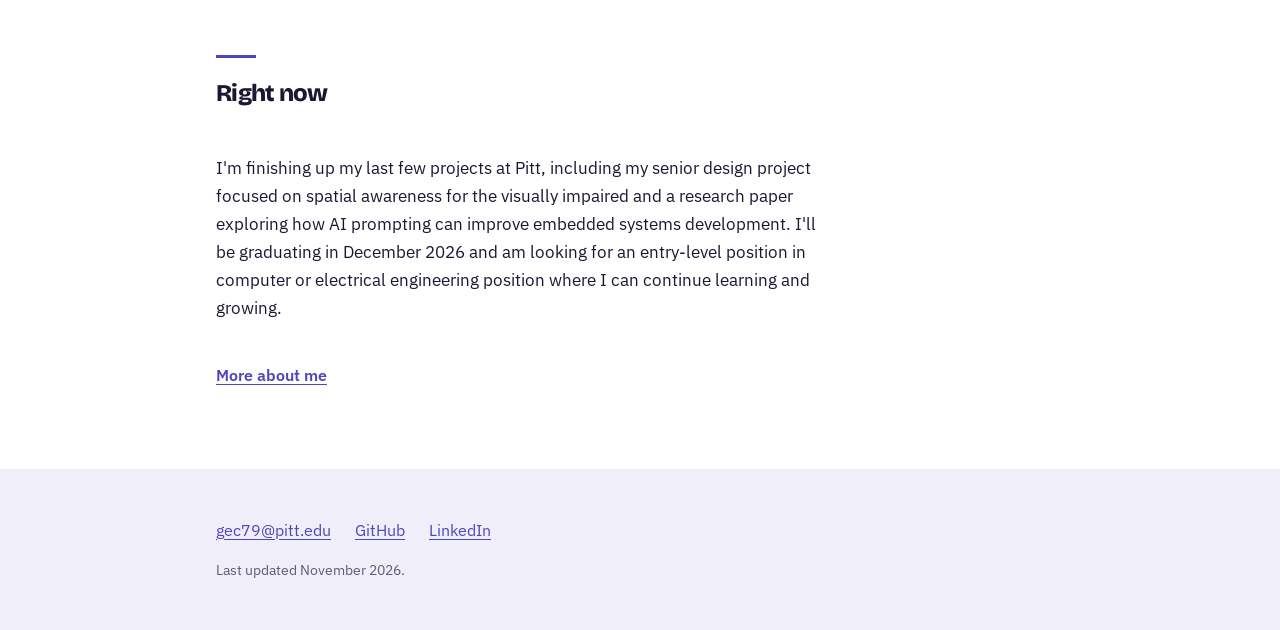
==== commit 00c54d6e: "Revise project details and update links in index.html Updated project descriptions and links in inde" ====
--- a/index.html
+++ b/index.html
@@ -63,15 +63,18 @@
 
             <div>
               <p class="when">Fall 2026</p>
-              <h3>Project name</h3>
+              <h3>Spatial Awereness for the Visually Impaired (S.A.V.I)</h3>
               <p>
-                Two or three sentences on what the project does and what problem
-                it solves. Say what you were responsible for, especially if it
-                was group work.
+                I'm currently working on an assistive device for people with visual impairments to help 
+                them identify objects and avoid obstacles in their path. I'm responsible for developing 
+                the computer vision model, which includes collecting and labeling over 3,100 images, training 
+                a custom YOLO model in PyTorch, and deploying it to an edge AI module. The model is designed 
+                to recognize things like stairs, doorways, elevators, and crosswalks, then provide audio feedback 
+                to help guide the user.
               </p>
-              <p class="built">Course name and the tools you used.</p>
+              <p class="built">Senior Design: PyTorch · Ultralytics YOLO · Roboflow · Edge AI · Python </p>
               <ul class="project-links">
-                <li><a href="https://github.com/yourusername/project">View the code</a></li>
+                <li><a href="https://github.com/gabcaru06/RoadHazardMonitor">View the code</a></li>
               </ul>
             </div>
           </article>
@@ -83,12 +86,14 @@
 
             <div>
               <p class="when">Spring 2026</p>
-              <h3>Project name</h3>
+              <h3>32-bit MIPS CPU Design</h3>
               <p>
-                What you set out to do, what you actually shipped, and one thing
-                that turned out to be harder than you expected.
+                I designed my own 32-bit MIPS processor using VHDL and Vivado. The project involved building 
+                the CPU's datapath and control unit to support different instruction types, including arithmetic, 
+                memory access, and branching. I also connected the processor to BRAM and AXI interfaces and wrote 
+                test programs in C/C++ and Tcl to check instructions, test functionality, and debug issues.
               </p>
-              <p class="built">Course name and the tools you used.</p>
+              <p class="built">Advanced Ditigital Design: VHDL· Vivado· Zynq PS</p>
               <ul class="project-links">
                 <li><a href="projects.html">Read more</a></li>
               </ul>
@@ -104,9 +109,11 @@
     <section class="section">
       <h2>Right now</h2>
       <p>
-        One or two sentences on what you are working on or learning this
-        semester, and what you are looking for next. Update this when it stops
-        being true.
+           I'm finishing up my last few projects at Pitt, including my senior design project 
+           focused on spatial awareness for the visually impaired and a research paper exploring 
+           how AI prompting can improve embedded systems development. I'll be graduating in December 
+           2026 and am looking for an entry-level position in computer or electrical engineering 
+           position where I can continue learning and growing.
       </p>
       <p class="more"><a href="about.html">More about me</a></p>
     </section>
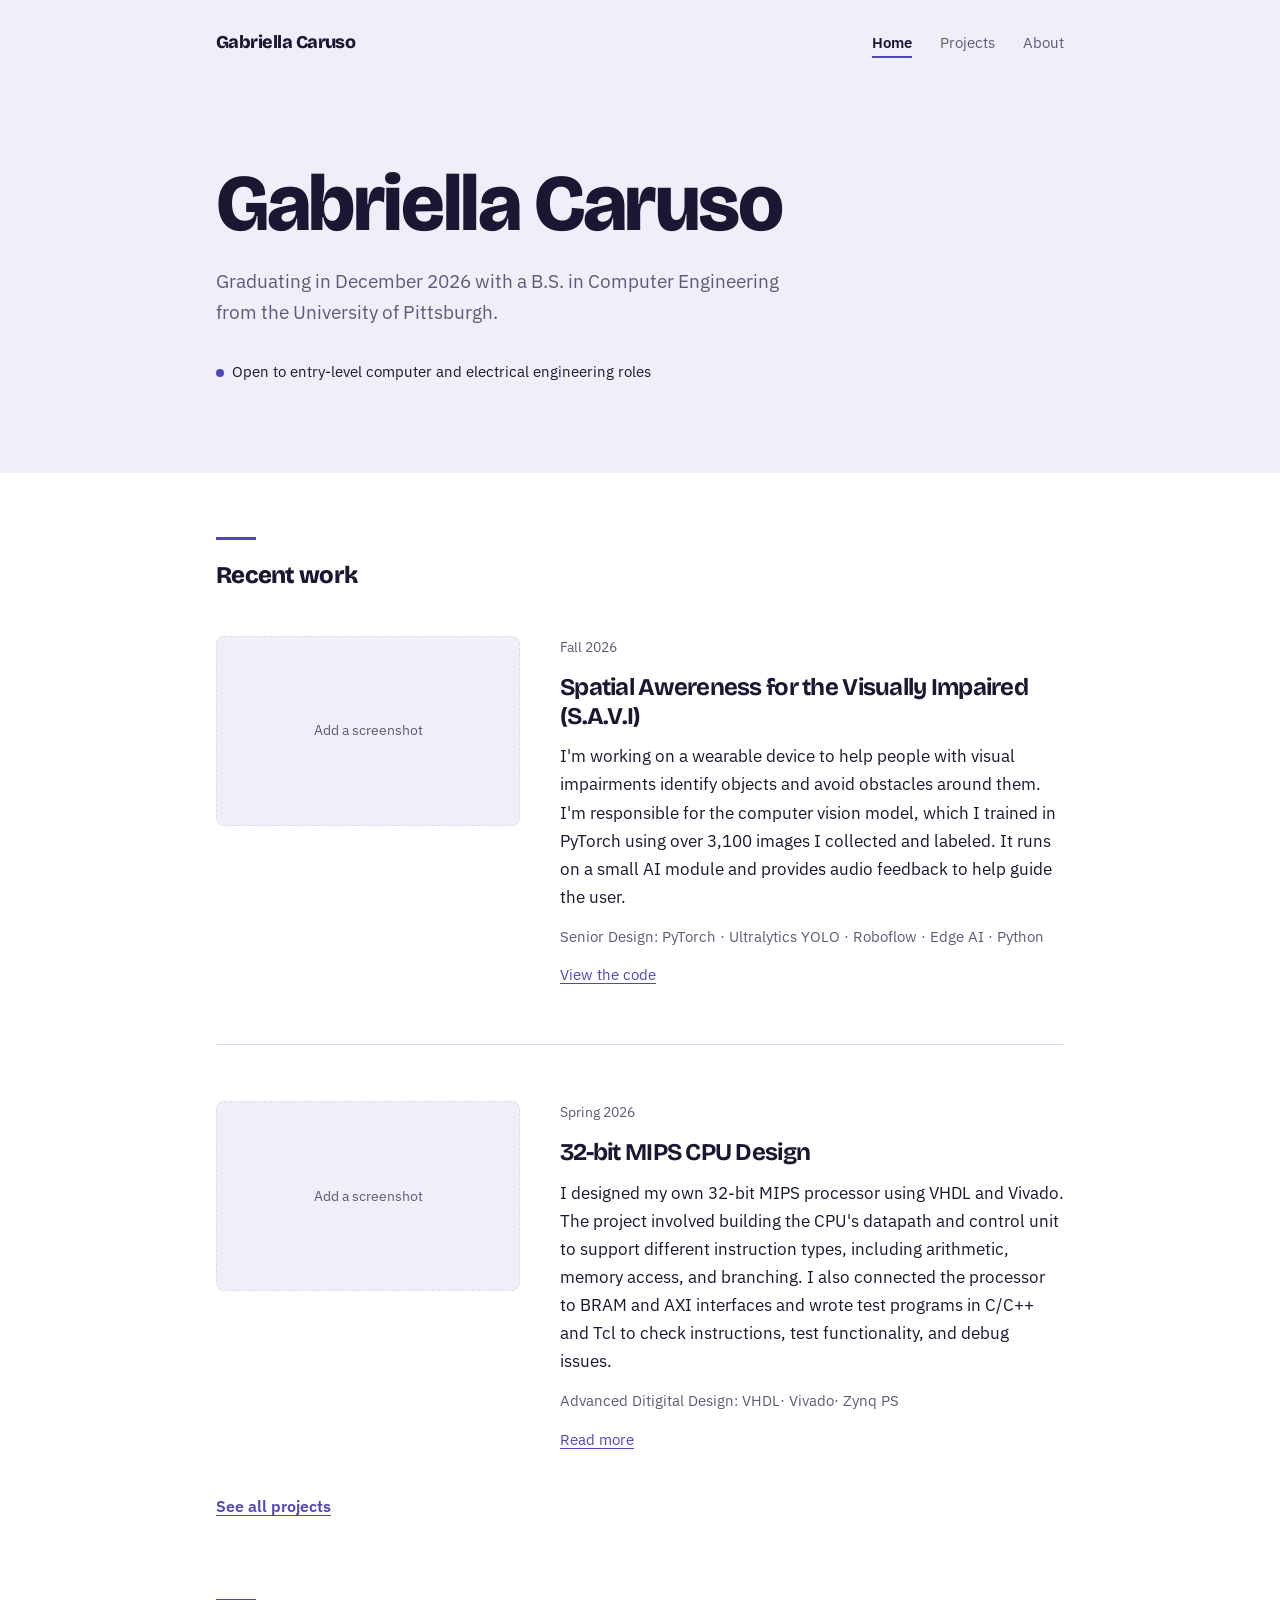
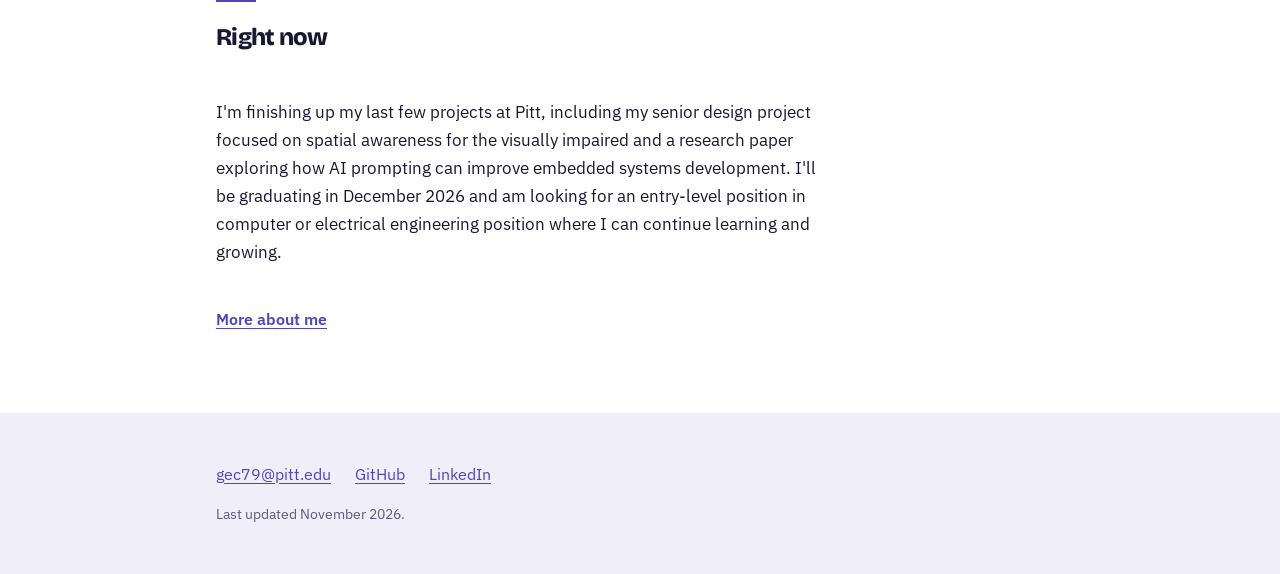
==== commit e8c58512: "Revise project description for assistive device Updated project description (made it shorter) so tha" ====
--- a/index.html
+++ b/index.html
@@ -65,12 +65,10 @@
               <p class="when">Fall 2026</p>
               <h3>Spatial Awereness for the Visually Impaired (S.A.V.I)</h3>
               <p>
-                I'm currently working on an assistive device for people with visual impairments to help 
-                them identify objects and avoid obstacles in their path. I'm responsible for developing 
-                the computer vision model, which includes collecting and labeling over 3,100 images, training 
-                a custom YOLO model in PyTorch, and deploying it to an edge AI module. The model is designed 
-                to recognize things like stairs, doorways, elevators, and crosswalks, then provide audio feedback 
-                to help guide the user.
+               I'm working on a wearable device to help people with visual impairments identify objects and 
+               avoid obstacles around them. I'm responsible for the computer vision model, which I trained in 
+               PyTorch using over 3,100 images I collected and labeled. It runs on a small AI module and provides 
+               audio feedback to help guide the user.
               </p>
               <p class="built">Senior Design: PyTorch · Ultralytics YOLO · Roboflow · Edge AI · Python </p>
               <ul class="project-links">
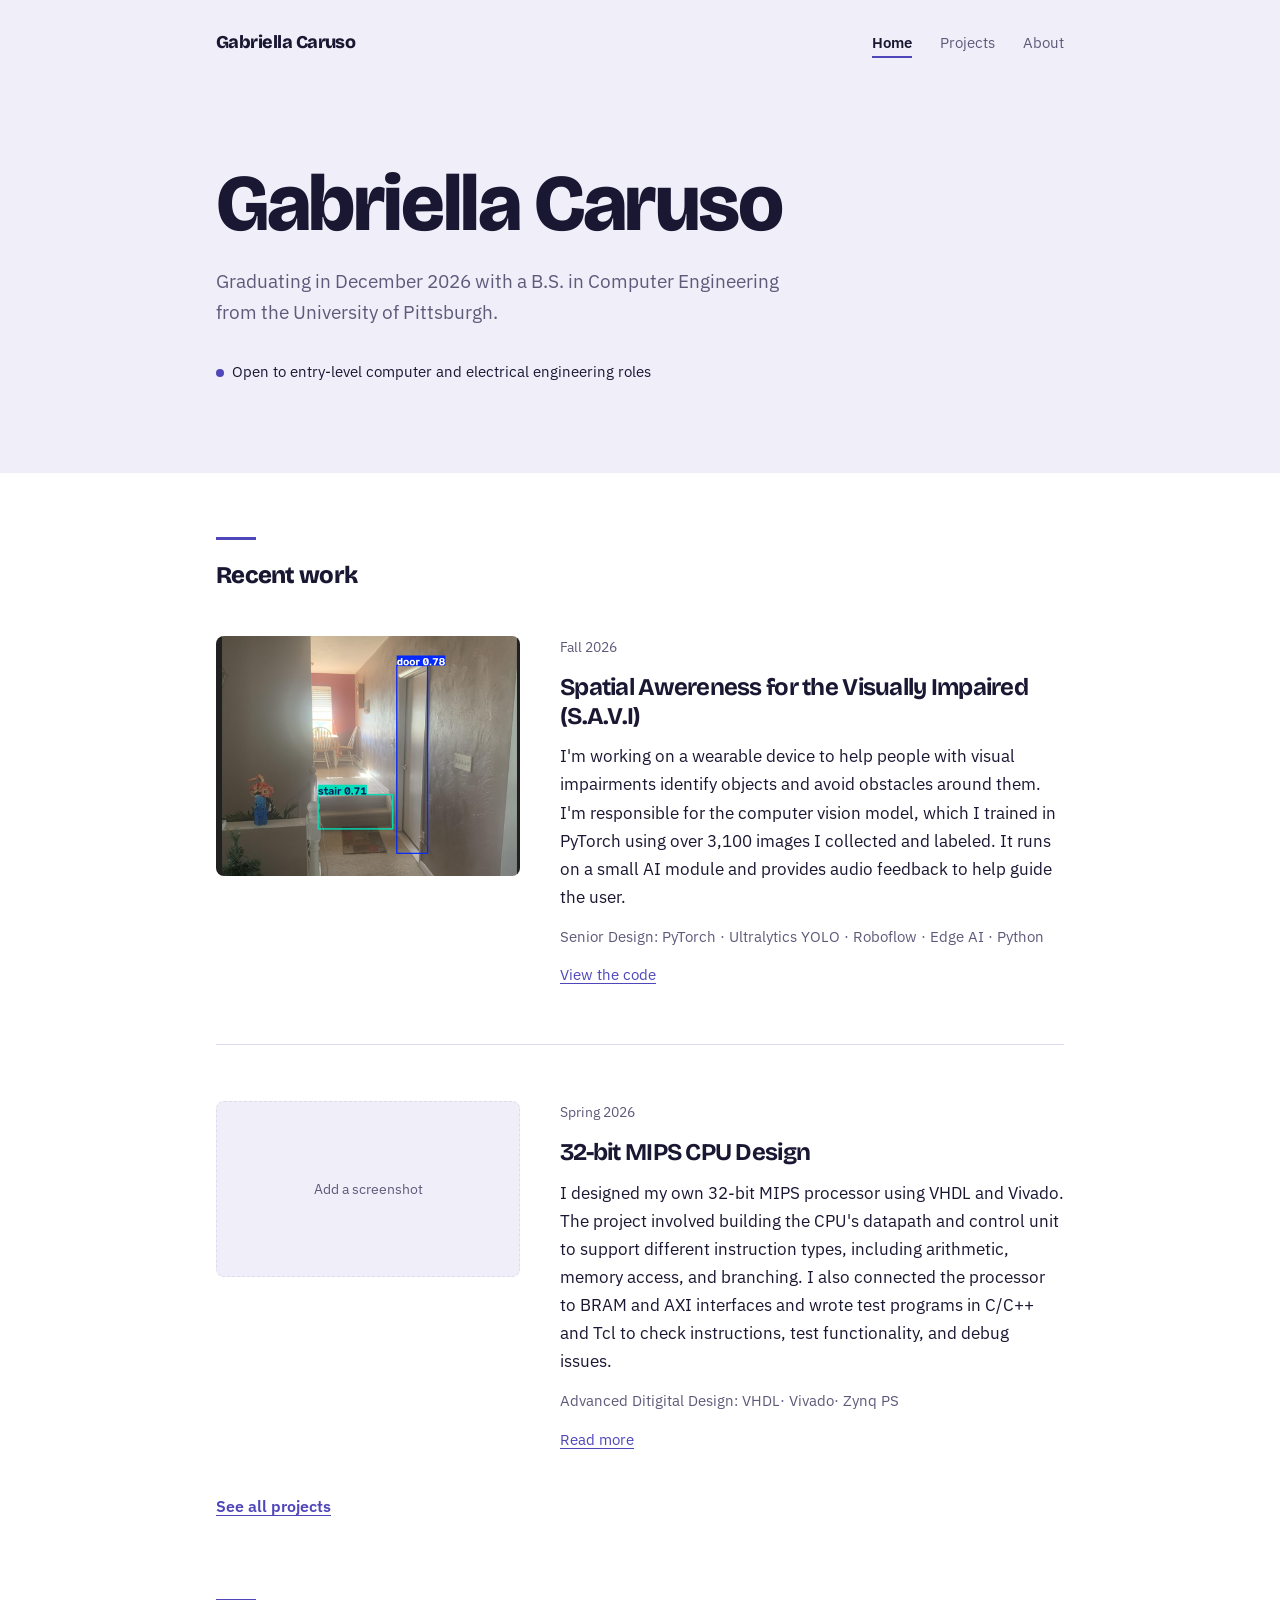
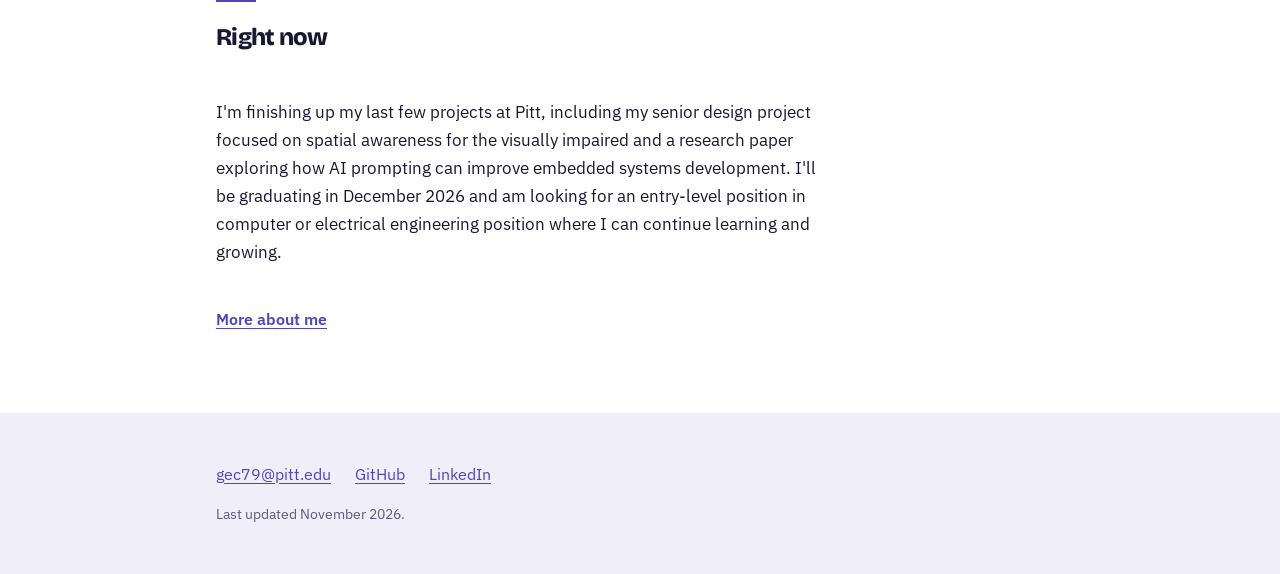
==== commit 96245718: "Update project screenshot in index.html Replaced placeholder div with an image of the project." ====
--- a/index.html
+++ b/index.html
@@ -57,9 +57,7 @@
 
         <li>
           <article class="project">
-            <!-- Replace this whole div with:
-                 <div class="shot"><img src="images/project-one.png" alt="Describe the screenshot"></div> -->
-            <div class="shot shot-empty">Add a screenshot</div>
+            <div class="shot"><img src="images/cv_result.png" alt="Bounding boxes drawn around stairs and a door"></div>
 
             <div>
               <p class="when">Fall 2026</p>
--- a/style.css
+++ b/style.css
@@ -174,15 +174,20 @@
   .project { grid-template-columns: 19rem 1fr; gap: 2.5rem; }
 }
 
-/* screenshot, or the placeholder that stands in for one */
+/* Screenshot box. No fixed aspect ratio, so the box takes the
+   shape of whatever image you put in it. */
 .shot {
-  aspect-ratio: 16 / 10;
   border-radius: 8px;
   overflow: hidden;
   background: var(--surface);
 }
 
+.shot img { width: 100%; height: auto; }
+
+/* The dashed stand-in shown before you add a real image. The
+   min-height only matters while the box is empty. */
 .shot-empty {
+  min-height: 11rem;
   display: flex;
   align-items: center;
   justify-content: center;
@@ -192,8 +197,6 @@
   text-align: center;
   padding: 1rem;
 }
-
-.shot img { width: 100%; height: 100%; object-fit: cover; }
 
 .when {
   margin: 0 0 0.5rem;
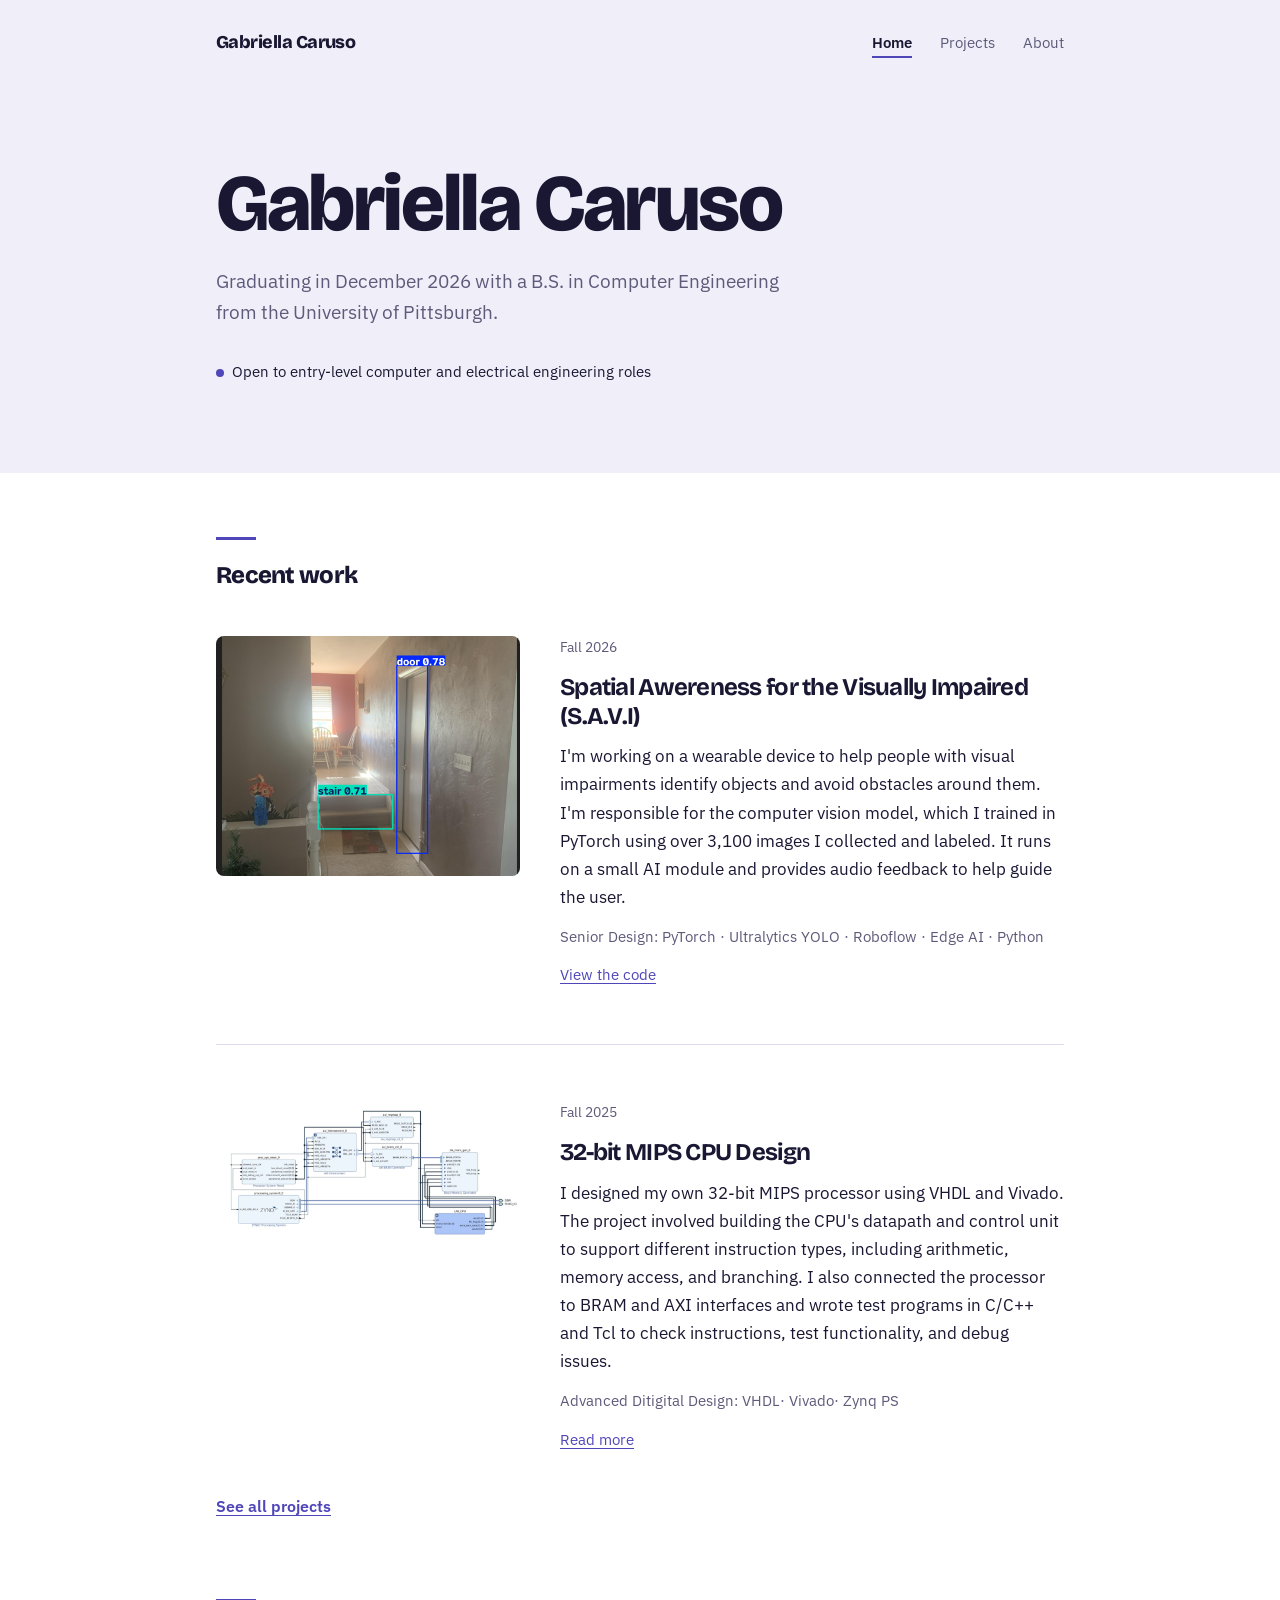
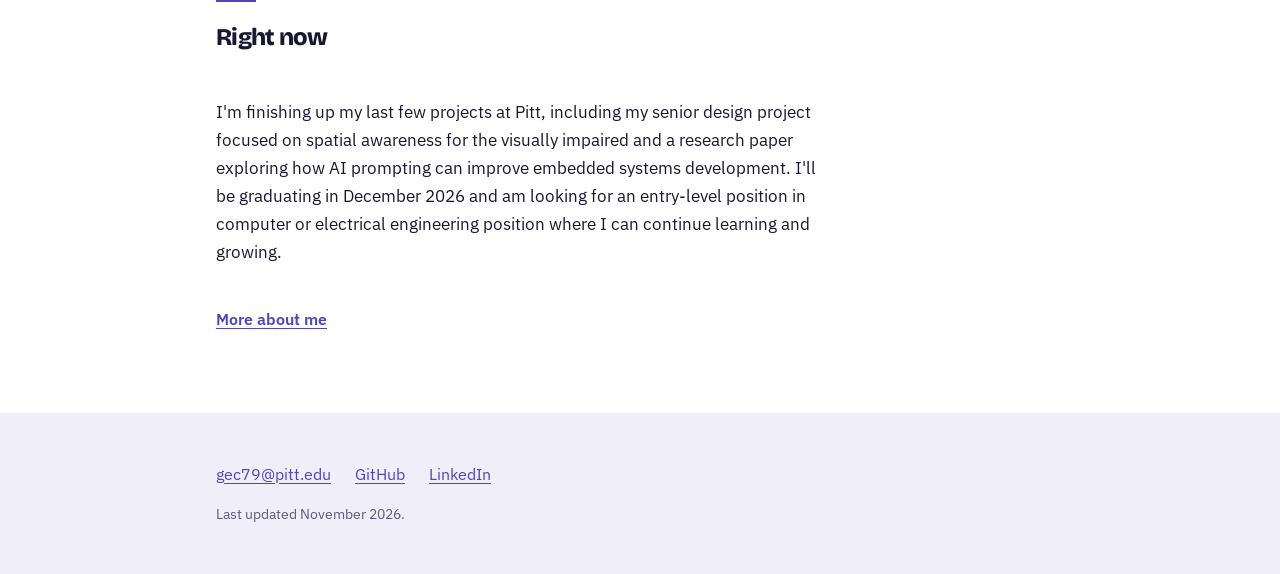
==== commit 28eff53d: "Update project details and LinkedIn link" ====
--- a/index.html
+++ b/index.html
@@ -78,10 +78,10 @@
 
         <li>
           <article class="project">
-            <div class="shot shot-empty">Add a screenshot</div>
+            <div class="shot"><img src="images/mips.png"></div>
 
             <div>
-              <p class="when">Spring 2026</p>
+              <p class="when">Fall 2025</p>
               <h3>32-bit MIPS CPU Design</h3>
               <p>
                 I designed my own 32-bit MIPS processor using VHDL and Vivado. The project involved building 
@@ -123,7 +123,7 @@
     <ul class="inline-list">
       <li><a href="mailto:gec79@pitt.edu">gec79@pitt.edu</a></li>
       <li><a href="https://github.com/gabcaru06">GitHub</a></li>
-      <li><a href="https://www.linkedin.com/in/gabriella-caruso">LinkedIn</a></li>
+      <li><a href="https://www.linkedin.com/in/gabriella-caruso-781856332/">LinkedIn</a></li>
     </ul>
     <p>Last updated November 2026.</p>
   </div>
